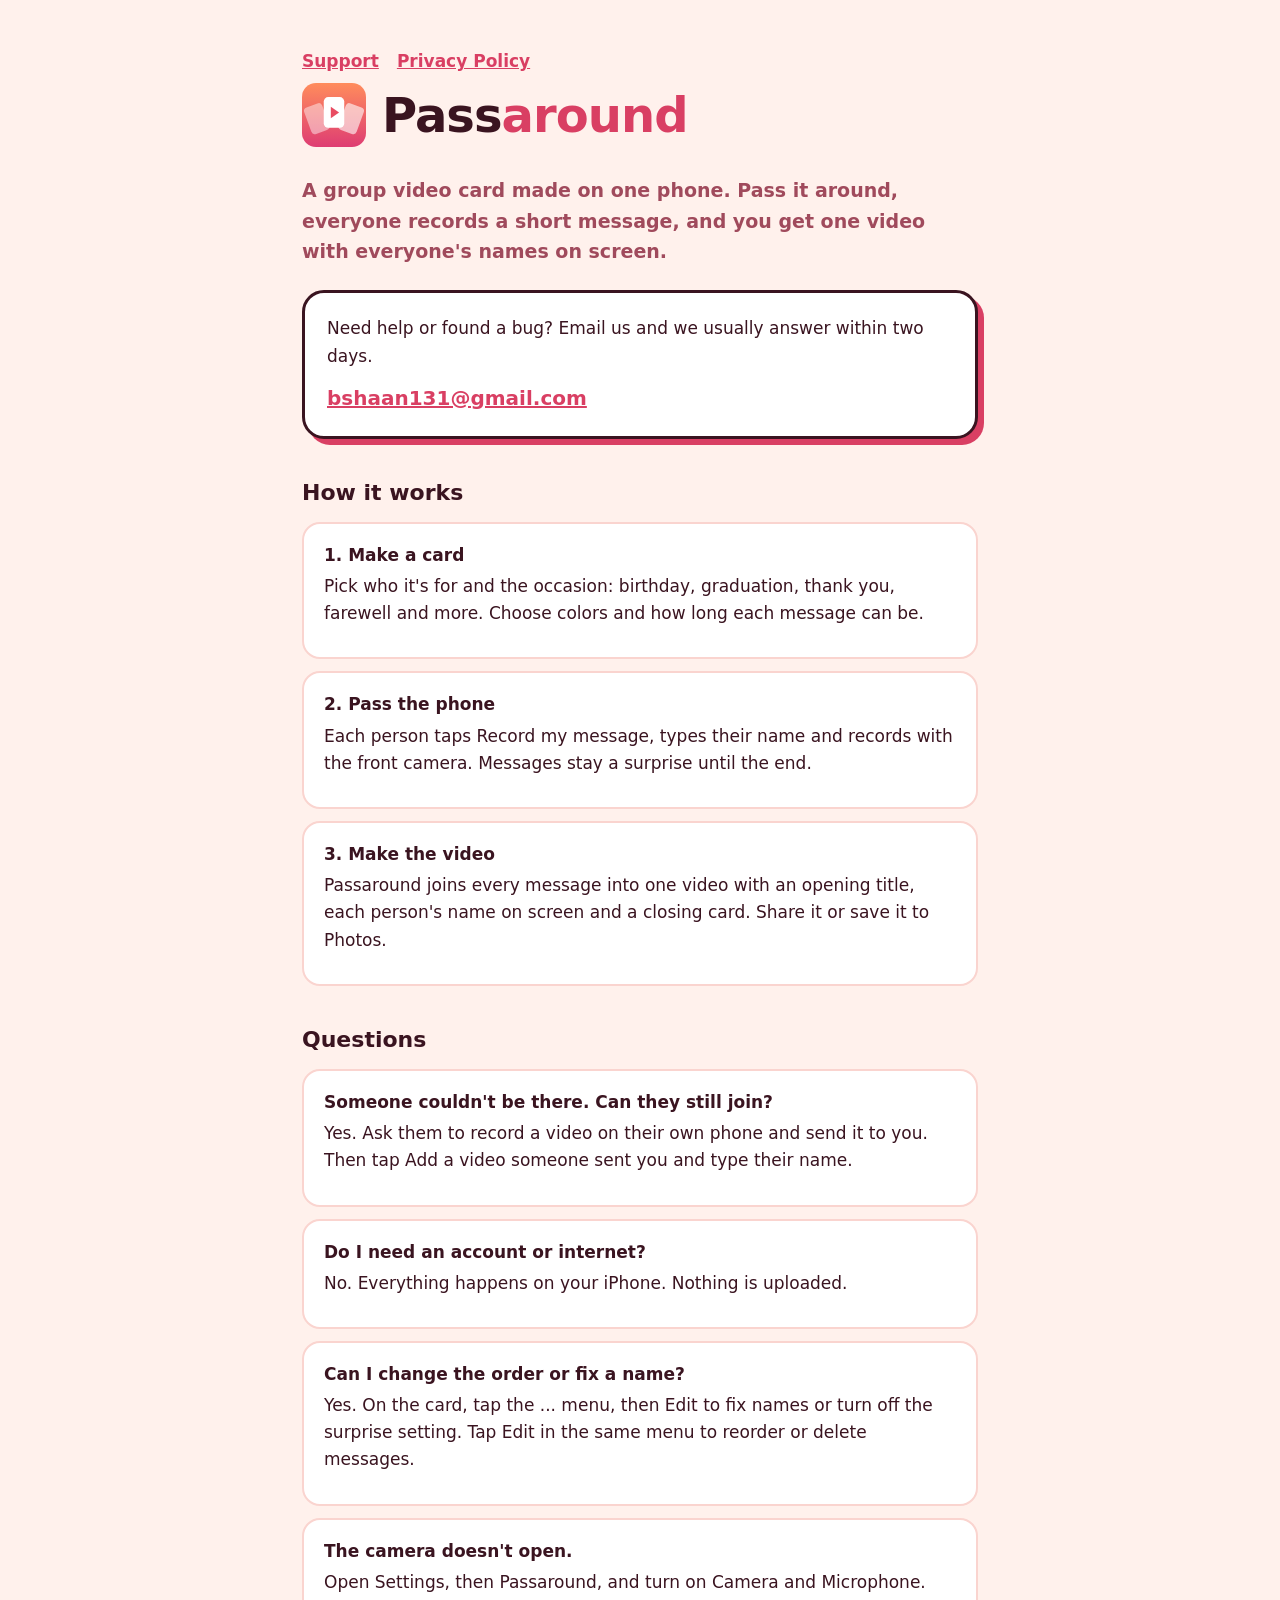
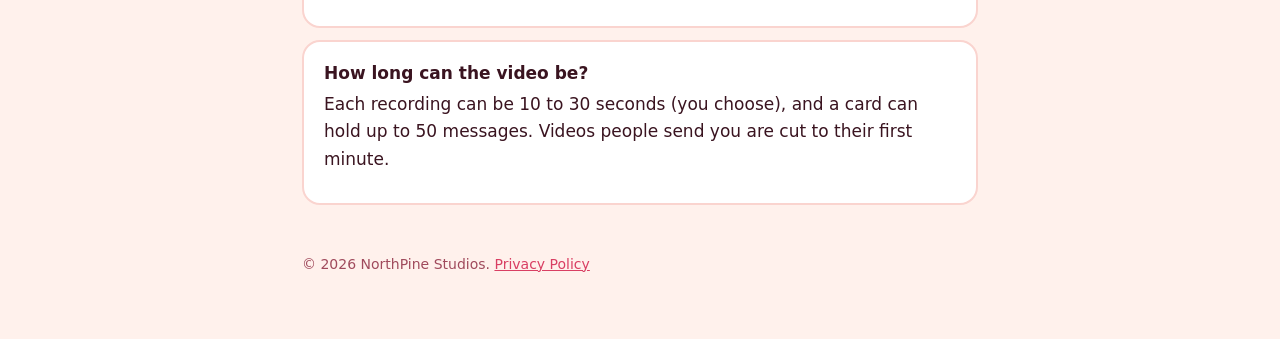
==== index.html @ ff48a406 "Add files via upload" ====
<!doctype html>
<html lang="en"><head><meta charset="utf-8"><meta name="viewport" content="width=device-width, initial-scale=1"><link rel="stylesheet" href="style.css"><title>Passaround Support</title><meta name="description" content="Help and support for Passaround, the group video card app."></head>
<body><div class="wrap">
<nav><a href="index.html">Support</a><a href="privacy.html">Privacy Policy</a></nav>
<header><svg viewBox="0 0 100 100" aria-hidden="true"><defs><linearGradient id="g" x1="0" y1="0" x2="0" y2="1"><stop offset="0" stop-color="#FF8C5C"/><stop offset="1" stop-color="#DE3D73"/></linearGradient></defs><rect width="100" height="100" rx="22" fill="url(#g)"/><rect x="18" y="26" width="30" height="44" rx="6" fill="#fff" opacity=".45" transform="rotate(-20 50 80)"/><rect x="52" y="26" width="30" height="44" rx="6" fill="#fff" opacity=".6" transform="rotate(20 50 80)"/><rect x="34" y="22" width="32" height="48" rx="7" fill="#fff"/><path d="M45 37 L45 55 L58 46 Z" fill="#E84C62"/></svg><h1>Pass<span>around</span></h1></header>
<p class="lede">A group video card made on one phone. Pass it around, everyone records a short message, and you get one video with everyone's names on screen.</p>
<div class="contact"><p>Need help or found a bug? Email us and we usually answer within two days.</p><a href="mailto:bshaan131@gmail.com">bshaan131@gmail.com</a></div>
<h2>How it works</h2>
<div class="card"><h3>1. Make a card</h3><p>Pick who it's for and the occasion: birthday, graduation, thank you, farewell and more. Choose colors and how long each message can be.</p></div>
<div class="card"><h3>2. Pass the phone</h3><p>Each person taps Record my message, types their name and records with the front camera. Messages stay a surprise until the end.</p></div>
<div class="card"><h3>3. Make the video</h3><p>Passaround joins every message into one video with an opening title, each person's name on screen and a closing card. Share it or save it to Photos.</p></div>
<h2>Questions</h2>
<div class="card"><h3>Someone couldn't be there. Can they still join?</h3><p>Yes. Ask them to record a video on their own phone and send it to you. Then tap Add a video someone sent you and type their name.</p></div>
<div class="card"><h3>Do I need an account or internet?</h3><p>No. Everything happens on your iPhone. Nothing is uploaded.</p></div>
<div class="card"><h3>Can I change the order or fix a name?</h3><p>Yes. On the card, tap the ... menu, then Edit to fix names or turn off the surprise setting. Tap Edit in the same menu to reorder or delete messages.</p></div>
<div class="card"><h3>The camera doesn't open.</h3><p>Open Settings, then Passaround, and turn on Camera and Microphone.</p></div>
<div class="card"><h3>How long can the video be?</h3><p>Each recording can be 10 to 30 seconds (you choose), and a card can hold up to 50 messages. Videos people send you are cut to their first minute.</p></div>
<footer>&copy; 2026 NorthPine Studios. <a href="privacy.html">Privacy Policy</a></footer>
</div></body></html>
---- style.css ----
:root{--bg:#FFF1EC;--surface:#fff;--ink:#3A1420;--muted:#A04A5C;--line:#FAD4CF;--accent:#D93F63}
@media (prefers-color-scheme:dark){:root{--bg:#24101A;--surface:#3A1828;--ink:#FFF4F2;--muted:#F6B3BF;--line:#6A2C40;--accent:#FF8A8F}}
*{box-sizing:border-box}
body{margin:0;background:var(--bg);color:var(--ink);font-family:system-ui,-apple-system,"Segoe UI",Roboto,sans-serif;line-height:1.6;font-size:17px}
.wrap{max-width:720px;margin:0 auto;padding:48px 22px 64px}
header{display:flex;align-items:center;gap:16px;margin-bottom:28px}
header svg{width:64px;height:64px;flex:none}
h1{font-weight:800;font-size:clamp(34px,8vw,48px);line-height:1;margin:0;letter-spacing:-0.02em}
h1 span{color:var(--accent)}
h2{font-weight:800;font-size:22px;margin:36px 0 12px}
h3{font-size:17px;margin:0 0 4px}
p{margin:0 0 12px}
.lede{font-size:19px;font-weight:600;color:var(--muted)}
.card{background:var(--surface);border:2px solid var(--line);border-radius:18px;padding:18px 20px;margin-bottom:12px}
.contact{background:var(--surface);border:3px solid var(--ink);border-radius:22px;padding:22px;box-shadow:6px 6px 0 var(--accent);margin:24px 0}
.contact a{font-weight:800;font-size:20px;color:var(--accent);word-break:break-all}
a{color:var(--accent)}
nav{display:flex;gap:18px;font-weight:700;margin-bottom:8px}
footer{margin-top:48px;color:var(--muted);font-size:14px}
ul{padding-left:22px;margin:0 0 12px}
li{margin-bottom:6px}
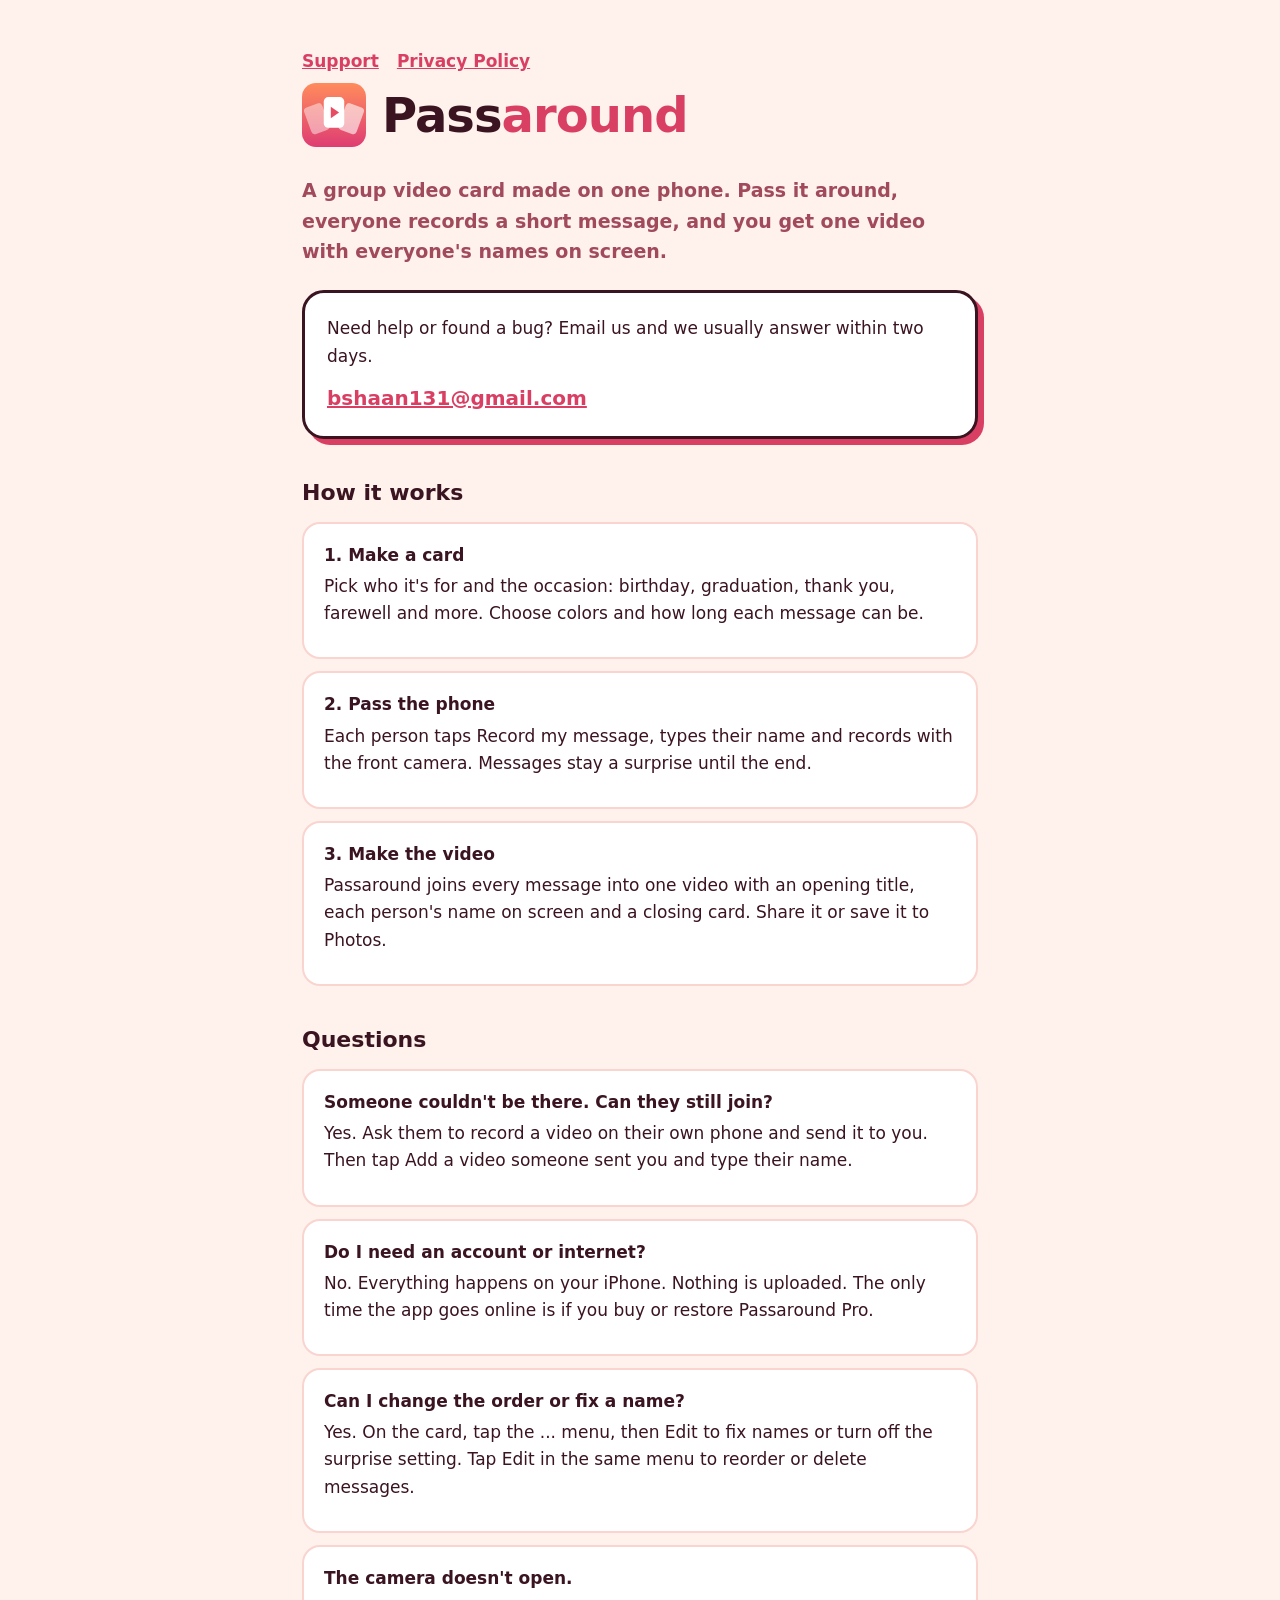
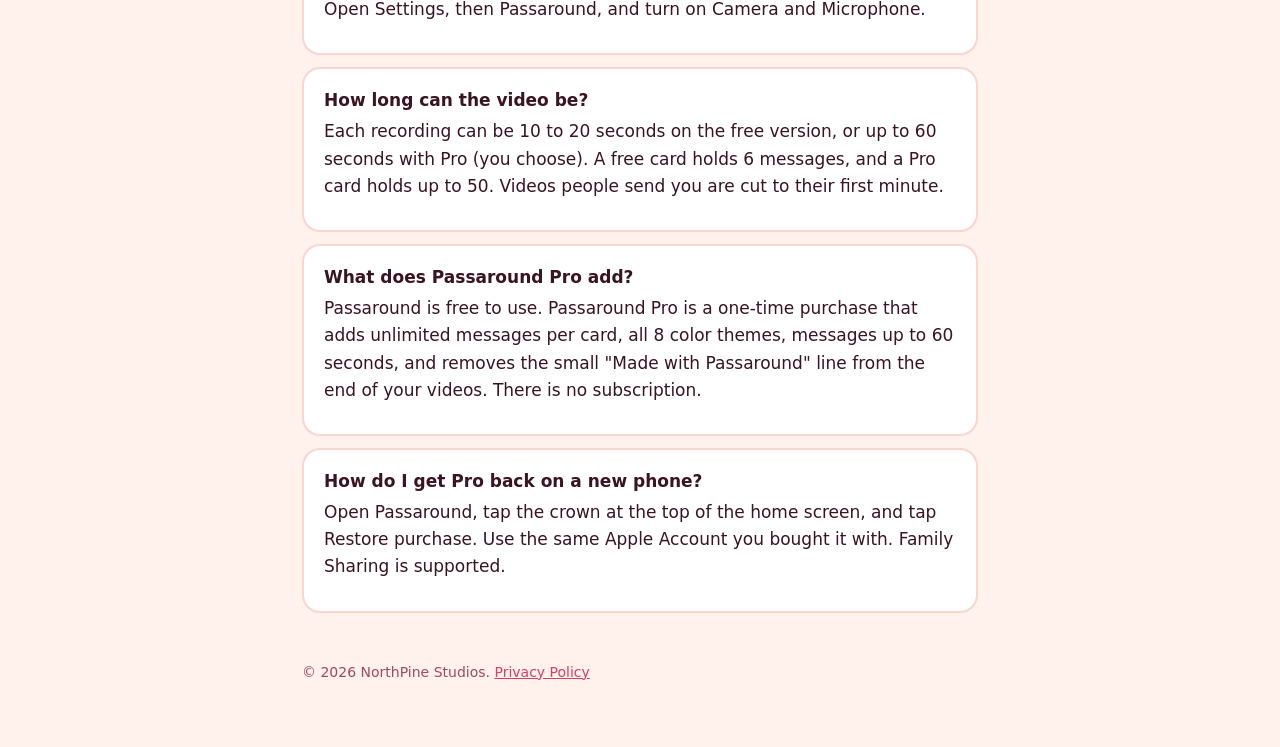
==== commit e111e241: "Add files via upload" ====
--- a/index.html
+++ b/index.html
@@ -11,9 +11,11 @@
 <div class="card"><h3>3. Make the video</h3><p>Passaround joins every message into one video with an opening title, each person's name on screen and a closing card. Share it or save it to Photos.</p></div>
 <h2>Questions</h2>
 <div class="card"><h3>Someone couldn't be there. Can they still join?</h3><p>Yes. Ask them to record a video on their own phone and send it to you. Then tap Add a video someone sent you and type their name.</p></div>
-<div class="card"><h3>Do I need an account or internet?</h3><p>No. Everything happens on your iPhone. Nothing is uploaded.</p></div>
+<div class="card"><h3>Do I need an account or internet?</h3><p>No. Everything happens on your iPhone. Nothing is uploaded. The only time the app goes online is if you buy or restore Passaround Pro.</p></div>
 <div class="card"><h3>Can I change the order or fix a name?</h3><p>Yes. On the card, tap the ... menu, then Edit to fix names or turn off the surprise setting. Tap Edit in the same menu to reorder or delete messages.</p></div>
 <div class="card"><h3>The camera doesn't open.</h3><p>Open Settings, then Passaround, and turn on Camera and Microphone.</p></div>
-<div class="card"><h3>How long can the video be?</h3><p>Each recording can be 10 to 30 seconds (you choose), and a card can hold up to 50 messages. Videos people send you are cut to their first minute.</p></div>
+<div class="card"><h3>How long can the video be?</h3><p>Each recording can be 10 to 20 seconds on the free version, or up to 60 seconds with Pro (you choose). A free card holds 6 messages, and a Pro card holds up to 50. Videos people send you are cut to their first minute.</p></div>
+<div class="card"><h3>What does Passaround Pro add?</h3><p>Passaround is free to use. Passaround Pro is a one-time purchase that adds unlimited messages per card, all 8 color themes, messages up to 60 seconds, and removes the small "Made with Passaround" line from the end of your videos. There is no subscription.</p></div>
+<div class="card"><h3>How do I get Pro back on a new phone?</h3><p>Open Passaround, tap the crown at the top of the home screen, and tap Restore purchase. Use the same Apple Account you bought it with. Family Sharing is supported.</p></div>
 <footer>&copy; 2026 NorthPine Studios. <a href="privacy.html">Privacy Policy</a></footer>
 </div></body></html>
